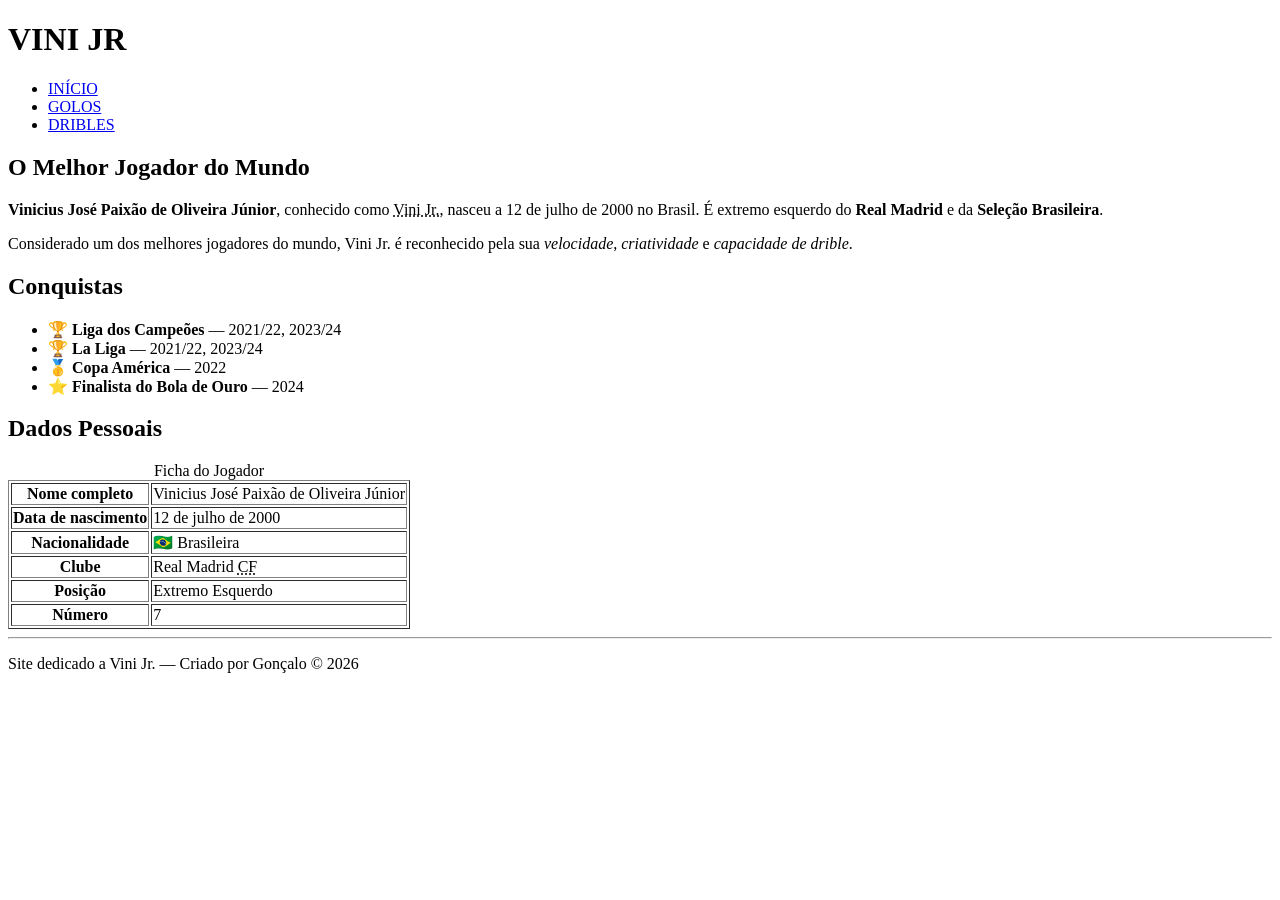
==== index.html @ e5a8696d "Melhorias HTML: index.html e golos.html com semantica, tabelas e acessibilidade" ====
<!DOCTYPE html>

<html lang="pt">

<head>
    <meta charset="UTF-8">
    <meta name="viewport" content="width=device-width, initial-scale=1.0">
    <meta name="description"
        content="Site dedicado a Vinicius Jr., o melhor jogador do mundo. Golos, dribles e muito mais.">
    <title>Vini Jr. — O Melhor do Mundo</title>
    <link rel="icon" href="favicon.ico" type="image/x-icon">
</head>

<body>
    <header>
        <h1>VINI JR</h1>
        <nav>
            <ul>
                <li><a href="index.html">INÍCIO</a></li>
                <li><a href="golos.html">GOLOS</a></li>
                <li><a href="dribles.html">DRIBLES</a></li>
            </ul>
        </nav>
    </header>

    <main>
        <section>
            <h2>O Melhor Jogador do Mundo</h2>
            <p>
                <strong>Vinicius José Paixão de Oliveira Júnior</strong>, conhecido como <abbr
                    title="Vinicius Junior">Vini Jr.</abbr>,
                nasceu a <time datetime="2000-07-12">12 de julho de 2000</time> no Brasil.
                É extremo esquerdo do <strong>Real Madrid</strong> e da <strong>Seleção Brasileira</strong>.
            </p>
            <p>
                Considerado um dos melhores jogadores do mundo, Vini Jr. é reconhecido pela sua
                <em>velocidade</em>, <em>criatividade</em> e <em>capacidade de drible</em>.
            </p>
        </section>

        <section>
            <h2>Conquistas</h2>
            <ul>
                <li>🏆 <strong>Liga dos Campeões</strong> — <time datetime="2022">2021/22</time>, <time
                        datetime="2024">2023/24</time></li>
                <li>🏆 <strong>La Liga</strong> — <time datetime="2022">2021/22</time>, <time
                        datetime="2024">2023/24</time></li>
                <li>🥇 <strong>Copa América</strong> — <time datetime="2022">2022</time></li>
                <li>⭐ <strong>Finalista do Bola de Ouro</strong> — <time datetime="2024">2024</time></li>
            </ul>
        </section>

        <section>
            <h2>Dados Pessoais</h2>
            <table border="1">
                <caption>Ficha do Jogador</caption>
                <tbody>
                    <tr>
                        <th scope="row">Nome completo</th>
                        <td>Vinicius José Paixão de Oliveira Júnior</td>
                    </tr>
                    <tr>
                        <th scope="row">Data de nascimento</th>
                        <td><time datetime="2000-07-12">12 de julho de 2000</time></td>
                    </tr>
                    <tr>
                        <th scope="row">Nacionalidade</th>
                        <td>🇧🇷 Brasileira</td>
                    </tr>
                    <tr>
                        <th scope="row">Clube</th>
                        <td>Real Madrid <abbr title="Clube de Futebol">CF</abbr></td>
                    </tr>
                    <tr>
                        <th scope="row">Posição</th>
                        <td>Extremo Esquerdo</td>
                    </tr>
                    <tr>
                        <th scope="row">Número</th>
                        <td>7</td>
                    </tr>
                </tbody>
            </table>
        </section>
    </main>

    <footer>
        <hr>
        <p>Site dedicado a Vini Jr. &mdash; Criado por Gonçalo &copy; <time datetime="2026">2026</time></p>
    </footer>
</body>

</html>
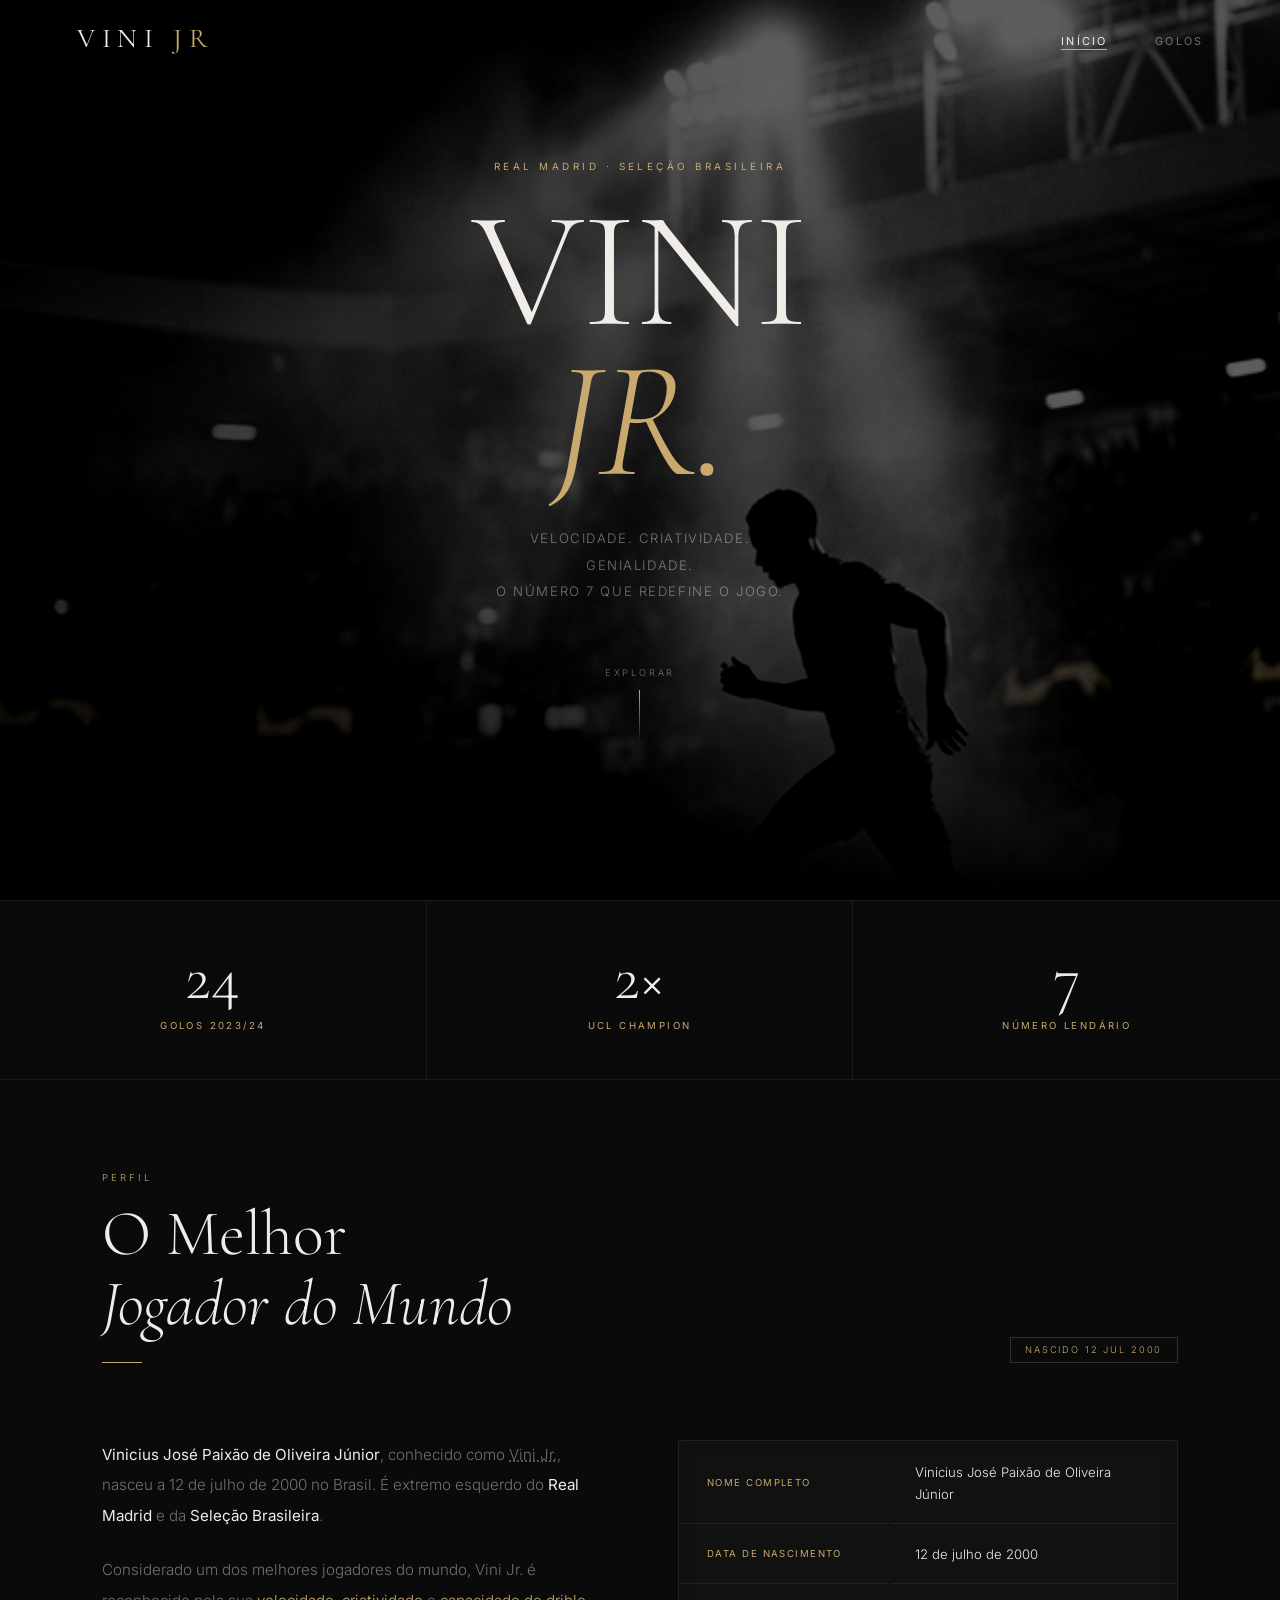
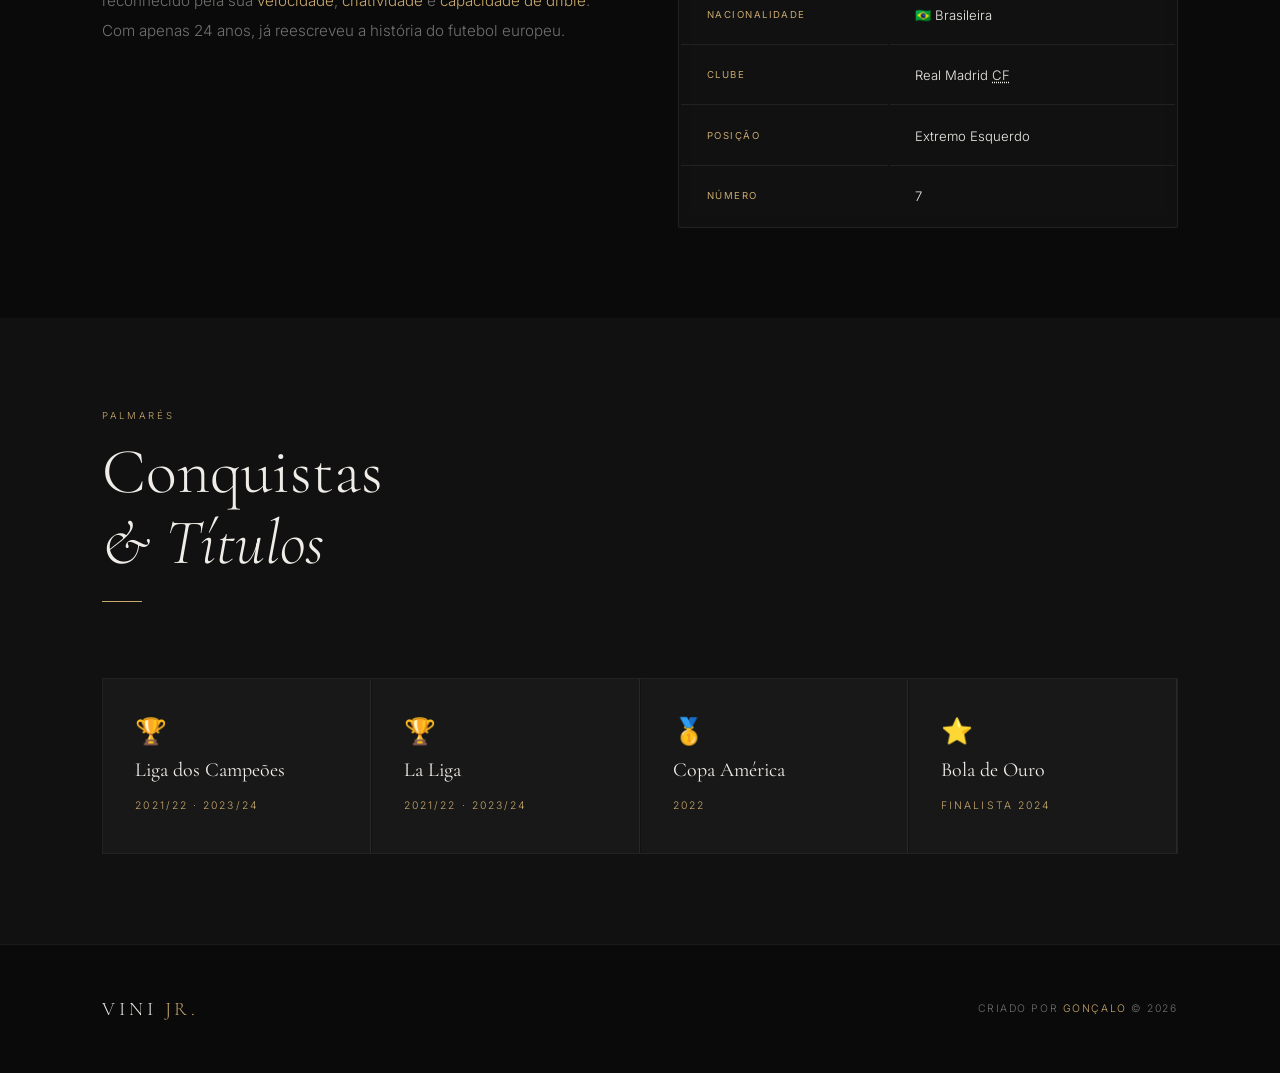
==== commit d73dc407: "feat: Iron Velvet redesign - editorial typography, glassmorphism, luxury minimalism" ====
--- a/index.html
+++ b/index.html
@@ -8,86 +8,183 @@
     <meta name="description"
         content="Site dedicado a Vinicius Jr., o melhor jogador do mundo. Golos, dribles e muito mais.">
     <title>Vini Jr. — O Melhor do Mundo</title>
+    <link rel="stylesheet" href="style.css">
     <link rel="icon" href="favicon.ico" type="image/x-icon">
 </head>
 
 <body>
-    <header>
-        <h1>VINI JR</h1>
+
+    <!-- ── NAV ────────────────────────────────────────── -->
+    <header class="nav" id="nav">
+        <a href="index.html" class="nav__logo">VINI <span>JR</span></a>
         <nav>
-            <ul>
-                <li><a href="index.html">INÍCIO</a></li>
-                <li><a href="golos.html">GOLOS</a></li>
-                <li><a href="dribles.html">DRIBLES</a></li>
+            <ul class="nav__links">
+                <li><a href="index.html" class="active">Início</a></li>
+                <li><a href="golos.html">Golos</a></li>
             </ul>
         </nav>
     </header>
 
     <main>
-        <section>
-            <h2>O Melhor Jogador do Mundo</h2>
-            <p>
-                <strong>Vinicius José Paixão de Oliveira Júnior</strong>, conhecido como <abbr
-                    title="Vinicius Junior">Vini Jr.</abbr>,
-                nasceu a <time datetime="2000-07-12">12 de julho de 2000</time> no Brasil.
-                É extremo esquerdo do <strong>Real Madrid</strong> e da <strong>Seleção Brasileira</strong>.
-            </p>
-            <p>
-                Considerado um dos melhores jogadores do mundo, Vini Jr. é reconhecido pela sua
-                <em>velocidade</em>, <em>criatividade</em> e <em>capacidade de drible</em>.
-            </p>
+
+        <!-- ── HERO ───────────────────────────────────── -->
+        <section class="hero" aria-label="Secção principal">
+            <div class="hero__bg" role="img" aria-label="Fotografia cinematográfica de Vini Jr."></div>
+            <div class="hero__content">
+                <p class="hero__eyebrow">Real Madrid · Seleção Brasileira</p>
+                <h1 class="hero__title">VINI<br><em>JR.</em></h1>
+                <p class="hero__sub">Velocidade. Criatividade. Genialidade.<br>O número 7 que redefine o jogo.</p>
+                <a href="#bio" class="hero__scroll" aria-label="Rolar para baixo">
+                    <span>Explorar</span>
+                    <div class="scroll-line"></div>
+                </a>
+            </div>
         </section>
 
-        <section>
-            <h2>Conquistas</h2>
-            <ul>
-                <li>🏆 <strong>Liga dos Campeões</strong> — <time datetime="2022">2021/22</time>, <time
-                        datetime="2024">2023/24</time></li>
-                <li>🏆 <strong>La Liga</strong> — <time datetime="2022">2021/22</time>, <time
-                        datetime="2024">2023/24</time></li>
-                <li>🥇 <strong>Copa América</strong> — <time datetime="2022">2022</time></li>
-                <li>⭐ <strong>Finalista do Bola de Ouro</strong> — <time datetime="2024">2024</time></li>
-            </ul>
+        <!-- ── STAT BAR ────────────────────────────────── -->
+        <div class="stat-bar" role="region" aria-label="Estatísticas">
+            <div class="stat-bar__item reveal">
+                <div class="stat-bar__num">24</div>
+                <div class="stat-bar__label">Golos 2023/24</div>
+            </div>
+            <div class="stat-bar__item reveal reveal--d1">
+                <div class="stat-bar__num">2×</div>
+                <div class="stat-bar__label">UCL Champion</div>
+            </div>
+            <div class="stat-bar__item reveal reveal--d2">
+                <div class="stat-bar__num">7</div>
+                <div class="stat-bar__label">Número Lendário</div>
+            </div>
+        </div>
+
+        <!-- ── BIO ─────────────────────────────────────── -->
+        <section class="section" id="bio">
+            <div class="section__header reveal">
+                <div>
+                    <p class="section__eyebrow">Perfil</p>
+                    <h2 class="section__title">O Melhor<br><em>Jogador do Mundo</em></h2>
+                    <div class="section__rule"></div>
+                </div>
+                <span class="tag">Nascido 12 Jul 2000</span>
+            </div>
+
+            <div class="bio">
+                <div class="bio__text reveal reveal--d1">
+                    <p>
+                        <strong>Vinicius José Paixão de Oliveira Júnior</strong>, conhecido como
+                        <abbr title="Vinicius Junior">Vini Jr.</abbr>,
+                        nasceu a <time datetime="2000-07-12">12 de julho de 2000</time> no Brasil.
+                        É extremo esquerdo do <strong>Real Madrid</strong> e da <strong>Seleção Brasileira</strong>.
+                    </p>
+                    <p>
+                        Considerado um dos melhores jogadores do mundo, Vini Jr. é reconhecido pela sua
+                        <em>velocidade</em>, <em>criatividade</em> e <em>capacidade de drible</em>.
+                        Com apenas 24 anos, já reescreveu a história do futebol europeu.
+                    </p>
+                </div>
+
+                <!-- Ficha do Jogador -->
+                <div class="reveal reveal--d2">
+                    <table class="player-card">
+                        <caption>Ficha do Jogador</caption>
+                        <tbody>
+                            <tr>
+                                <th scope="row">Nome completo</th>
+                                <td>Vinicius José Paixão de Oliveira Júnior</td>
+                            </tr>
+                            <tr>
+                                <th scope="row">Data de nascimento</th>
+                                <td><time datetime="2000-07-12">12 de julho de 2000</time></td>
+                            </tr>
+                            <tr>
+                                <th scope="row">Nacionalidade</th>
+                                <td>🇧🇷 Brasileira</td>
+                            </tr>
+                            <tr>
+                                <th scope="row">Clube</th>
+                                <td>Real Madrid <abbr title="Clube de Futebol">CF</abbr></td>
+                            </tr>
+                            <tr>
+                                <th scope="row">Posição</th>
+                                <td>Extremo Esquerdo</td>
+                            </tr>
+                            <tr>
+                                <th scope="row">Número</th>
+                                <td>7</td>
+                            </tr>
+                        </tbody>
+                    </table>
+                </div>
+            </div>
         </section>
 
-        <section>
-            <h2>Dados Pessoais</h2>
-            <table border="1">
-                <caption>Ficha do Jogador</caption>
-                <tbody>
-                    <tr>
-                        <th scope="row">Nome completo</th>
-                        <td>Vinicius José Paixão de Oliveira Júnior</td>
-                    </tr>
-                    <tr>
-                        <th scope="row">Data de nascimento</th>
-                        <td><time datetime="2000-07-12">12 de julho de 2000</time></td>
-                    </tr>
-                    <tr>
-                        <th scope="row">Nacionalidade</th>
-                        <td>🇧🇷 Brasileira</td>
-                    </tr>
-                    <tr>
-                        <th scope="row">Clube</th>
-                        <td>Real Madrid <abbr title="Clube de Futebol">CF</abbr></td>
-                    </tr>
-                    <tr>
-                        <th scope="row">Posição</th>
-                        <td>Extremo Esquerdo</td>
-                    </tr>
-                    <tr>
-                        <th scope="row">Número</th>
-                        <td>7</td>
-                    </tr>
-                </tbody>
-            </table>
+        <!-- ── CONQUISTAS ──────────────────────────────── -->
+        <section class="section section--alt" id="conquistas">
+            <div class="section__header reveal">
+                <div>
+                    <p class="section__eyebrow">Palmarés</p>
+                    <h2 class="section__title">Conquistas<br><em>& Títulos</em></h2>
+                    <div class="section__rule"></div>
+                </div>
+            </div>
+
+            <div class="trophies">
+                <div class="trophy-item reveal">
+                    <div class="trophy-item__icon">🏆</div>
+                    <div class="trophy-item__title">Liga dos Campeões</div>
+                    <div class="trophy-item__year">
+                        <time datetime="2022">2021/22</time> · <time datetime="2024">2023/24</time>
+                    </div>
+                </div>
+                <div class="trophy-item reveal reveal--d1">
+                    <div class="trophy-item__icon">🏆</div>
+                    <div class="trophy-item__title">La Liga</div>
+                    <div class="trophy-item__year">
+                        <time datetime="2022">2021/22</time> · <time datetime="2024">2023/24</time>
+                    </div>
+                </div>
+                <div class="trophy-item reveal reveal--d2">
+                    <div class="trophy-item__icon">🥇</div>
+                    <div class="trophy-item__title">Copa América</div>
+                    <div class="trophy-item__year"><time datetime="2022">2022</time></div>
+                </div>
+                <div class="trophy-item reveal reveal--d3">
+                    <div class="trophy-item__icon">⭐</div>
+                    <div class="trophy-item__title">Bola de Ouro</div>
+                    <div class="trophy-item__year">Finalista <time datetime="2024">2024</time></div>
+                </div>
+            </div>
         </section>
+
     </main>
 
-    <footer>
-        <hr>
-        <p>Site dedicado a Vini Jr. &mdash; Criado por Gonçalo &copy; <time datetime="2026">2026</time></p>
+    <!-- ── FOOTER ──────────────────────────────────────── -->
+    <footer class="footer">
+        <div class="footer__logo">Vini <span style="color:var(--clr-gold)">Jr.</span></div>
+        <p class="footer__copy">
+            Criado por <span>Gonçalo</span> &copy; <time datetime="2026">2026</time>
+        </p>
     </footer>
+
+    <!-- ── SCRIPTS ─────────────────────────────────────── -->
+    <script>
+        // Nav scroll effect
+        const nav = document.getElementById('nav');
+        window.addEventListener('scroll', () => {
+            nav.classList.toggle('scrolled', window.scrollY > 40);
+        }, { passive: true });
+
+        // Reveal on scroll
+        const reveals = document.querySelectorAll('.reveal');
+        const io = new IntersectionObserver(
+            (entries) => entries.forEach(e => {
+                if (e.isIntersecting) { e.target.classList.add('visible'); io.unobserve(e.target); }
+            }),
+            { threshold: 0.12 }
+        );
+        reveals.forEach(el => io.observe(el));
+    </script>
+
 </body>
 
 </html>
--- a/style.css
+++ b/style.css
@@ -0,0 +1,755 @@
+/* ============================================================
+   IRON VELVET — Design System
+   Vini Jr. Editorial Site
+   ============================================================ */
+
+@import url('https://fonts.googleapis.com/css2?family=Cormorant+Garamond:ital,wght@0,300;0,400;0,500;0,600;1,300;1,400&family=Inter:wght@200;300;400;500&display=swap');
+
+/* ── TOKENS ─────────────────────────────────────────────── */
+:root {
+    --clr-void: #0a0a0a;
+    --clr-dark: #111111;
+    --clr-surface: #181818;
+    --clr-border: rgba(255, 255, 255, 0.07);
+    --clr-border-hi: rgba(255, 255, 255, 0.15);
+    --clr-off-white: #f0ede8;
+    --clr-muted: rgba(240, 237, 232, 0.45);
+    --clr-gold: #c9a96e;
+    --clr-gold-dim: rgba(201, 169, 110, 0.18);
+    --clr-glass-bg: rgba(255, 255, 255, 0.03);
+    --clr-glass-hover: rgba(255, 255, 255, 0.055);
+
+    --font-serif: 'Cormorant Garamond', Georgia, serif;
+    --font-sans: 'Inter', system-ui, sans-serif;
+
+    --nav-h: 80px;
+    --ease-out: cubic-bezier(0.16, 1, 0.3, 1);
+}
+
+/* ── RESET ───────────────────────────────────────────────── */
+*,
+*::before,
+*::after {
+    box-sizing: border-box;
+    margin: 0;
+    padding: 0;
+}
+
+html {
+    scroll-behavior: smooth;
+}
+
+body {
+    background-color: var(--clr-void);
+    color: var(--clr-off-white);
+    font-family: var(--font-sans);
+    font-weight: 300;
+    font-size: 15px;
+    line-height: 1.7;
+    -webkit-font-smoothing: antialiased;
+    overflow-x: hidden;
+}
+
+img {
+    display: block;
+    max-width: 100%;
+}
+
+a {
+    text-decoration: none;
+    color: inherit;
+}
+
+ul,
+ol {
+    list-style: none;
+}
+
+/* ── SCROLLBAR ───────────────────────────────────────────── */
+::-webkit-scrollbar {
+    width: 3px;
+}
+
+::-webkit-scrollbar-track {
+    background: var(--clr-void);
+}
+
+::-webkit-scrollbar-thumb {
+    background: var(--clr-gold);
+    border-radius: 2px;
+}
+
+/* ── NAVIGATION ─────────────────────────────────────────── */
+.nav {
+    position: fixed;
+    top: 0;
+    left: 0;
+    right: 0;
+    z-index: 100;
+    height: var(--nav-h);
+    display: flex;
+    align-items: center;
+    justify-content: space-between;
+    padding: 0 clamp(2rem, 6vw, 6rem);
+    border-bottom: 1px solid transparent;
+    transition: border-color 0.4s, background 0.4s;
+}
+
+.nav.scrolled {
+    border-bottom-color: var(--clr-border);
+    background: rgba(10, 10, 10, 0.82);
+    backdrop-filter: blur(20px);
+    -webkit-backdrop-filter: blur(20px);
+}
+
+.nav__logo {
+    font-family: var(--font-serif);
+    font-size: 1.7rem;
+    font-weight: 400;
+    letter-spacing: 0.25em;
+    color: var(--clr-off-white);
+    text-transform: uppercase;
+}
+
+.nav__logo span {
+    color: var(--clr-gold);
+}
+
+.nav__links {
+    display: flex;
+    gap: 3rem;
+    align-items: center;
+}
+
+.nav__links a {
+    font-size: 0.68rem;
+    font-weight: 400;
+    letter-spacing: 0.2em;
+    text-transform: uppercase;
+    color: var(--clr-muted);
+    position: relative;
+    padding-bottom: 2px;
+    transition: color 0.3s var(--ease-out);
+}
+
+.nav__links a::after {
+    content: '';
+    position: absolute;
+    bottom: 0;
+    left: 0;
+    width: 0;
+    height: 1px;
+    background: var(--clr-gold);
+    transition: width 0.35s var(--ease-out);
+}
+
+.nav__links a:hover,
+.nav__links a.active {
+    color: var(--clr-off-white);
+}
+
+.nav__links a:hover::after,
+.nav__links a.active::after {
+    width: 100%;
+}
+
+/* ── HERO ────────────────────────────────────────────────── */
+.hero {
+    position: relative;
+    height: 100svh;
+    min-height: 620px;
+    display: grid;
+    place-items: center;
+    overflow: hidden;
+}
+
+.hero__bg {
+    position: absolute;
+    inset: 0;
+    background-image: url('hero.png');
+    background-size: cover;
+    background-position: center 20%;
+    filter: brightness(0.38) contrast(1.1);
+    transform: scale(1.06);
+    transition: transform 8s ease;
+}
+
+.hero:hover .hero__bg {
+    transform: scale(1.0);
+}
+
+/* gradient veil */
+.hero__bg::after {
+    content: '';
+    position: absolute;
+    inset: 0;
+    background:
+        linear-gradient(to top, var(--clr-void) 0%, transparent 35%),
+        linear-gradient(to right, rgba(10, 10, 10, 0.5) 0%, transparent 60%);
+}
+
+.hero__content {
+    position: relative;
+    z-index: 2;
+    text-align: center;
+    padding: 0 clamp(1.5rem, 5vw, 4rem);
+    animation: fadeUp 1.2s var(--ease-out) both;
+}
+
+.hero__eyebrow {
+    font-family: var(--font-sans);
+    font-size: 0.62rem;
+    font-weight: 400;
+    letter-spacing: 0.35em;
+    text-transform: uppercase;
+    color: var(--clr-gold);
+    margin-bottom: 1.4rem;
+}
+
+.hero__title {
+    font-family: var(--font-serif);
+    font-size: clamp(4.5rem, 13vw, 11rem);
+    font-weight: 300;
+    line-height: 0.9;
+    letter-spacing: -0.01em;
+    color: var(--clr-off-white);
+    margin-bottom: 1.8rem;
+}
+
+.hero__title em {
+    font-style: italic;
+    color: var(--clr-gold);
+}
+
+.hero__sub {
+    font-size: 0.82rem;
+    font-weight: 300;
+    letter-spacing: 0.12em;
+    color: var(--clr-muted);
+    max-width: 38ch;
+    margin: 0 auto 2.8rem;
+    line-height: 2;
+    text-transform: uppercase;
+}
+
+.hero__scroll {
+    display: inline-flex;
+    flex-direction: column;
+    align-items: center;
+    gap: 0.6rem;
+    margin-top: 1rem;
+    cursor: pointer;
+}
+
+.hero__scroll span {
+    font-size: 0.58rem;
+    letter-spacing: 0.3em;
+    text-transform: uppercase;
+    color: var(--clr-muted);
+}
+
+.scroll-line {
+    width: 1px;
+    height: 52px;
+    background: linear-gradient(to bottom, var(--clr-gold), transparent);
+    animation: scrollPulse 2s ease-in-out infinite;
+}
+
+/* ── STAT BAR ────────────────────────────────────────────── */
+.stat-bar {
+    display: grid;
+    grid-template-columns: repeat(3, 1fr);
+    border-top: 1px solid var(--clr-border);
+    border-bottom: 1px solid var(--clr-border);
+}
+
+.stat-bar__item {
+    padding: 2.8rem clamp(1.5rem, 4vw, 4rem);
+    text-align: center;
+    border-right: 1px solid var(--clr-border);
+    transition: background 0.4s;
+}
+
+.stat-bar__item:last-child {
+    border-right: none;
+}
+
+.stat-bar__item:hover {
+    background: var(--clr-glass-hover);
+}
+
+.stat-bar__num {
+    font-family: var(--font-serif);
+    font-size: clamp(2.8rem, 5vw, 4.5rem);
+    font-weight: 300;
+    color: var(--clr-off-white);
+    line-height: 1;
+}
+
+.stat-bar__label {
+    font-size: 0.6rem;
+    font-weight: 400;
+    letter-spacing: 0.25em;
+    text-transform: uppercase;
+    color: var(--clr-gold);
+    margin-top: 0.5rem;
+}
+
+/* ── LAYOUT WRAPPERS ─────────────────────────────────────── */
+.section {
+    padding: clamp(5rem, 10vh, 9rem) clamp(2rem, 8vw, 8rem);
+}
+
+.section--alt {
+    background: var(--clr-dark);
+}
+
+.section__header {
+    display: flex;
+    align-items: flex-end;
+    justify-content: space-between;
+    margin-bottom: clamp(3rem, 6vw, 5rem);
+    gap: 2rem;
+    flex-wrap: wrap;
+}
+
+.section__eyebrow {
+    font-size: 0.6rem;
+    letter-spacing: 0.3em;
+    text-transform: uppercase;
+    color: var(--clr-gold);
+    margin-bottom: 0.8rem;
+}
+
+.section__title {
+    font-family: var(--font-serif);
+    font-size: clamp(2.4rem, 5vw, 4rem);
+    font-weight: 300;
+    line-height: 1.1;
+    color: var(--clr-off-white);
+}
+
+.section__title em {
+    font-style: italic;
+}
+
+.section__rule {
+    width: 40px;
+    height: 1px;
+    background: var(--clr-gold);
+    margin-top: 1.4rem;
+}
+
+/* ── BIO BLOCK ───────────────────────────────────────────── */
+.bio {
+    display: grid;
+    grid-template-columns: 1fr 1fr;
+    gap: clamp(3rem, 6vw, 7rem);
+    align-items: start;
+}
+
+.bio__text p {
+    color: var(--clr-muted);
+    font-size: 0.95rem;
+    line-height: 2;
+    margin-bottom: 1.5rem;
+}
+
+.bio__text strong {
+    color: var(--clr-off-white);
+    font-weight: 400;
+}
+
+.bio__text em {
+    color: var(--clr-gold);
+    font-style: normal;
+}
+
+/* ── DATA TABLE (Ficha) ──────────────────────────────────── */
+.player-card {
+    background: var(--clr-glass-bg);
+    border: 1px solid var(--clr-border);
+    border-radius: 2px;
+    overflow: hidden;
+    backdrop-filter: blur(8px);
+}
+
+.player-card caption {
+    display: none;
+    /* accessible, hidden visually */
+}
+
+.player-card th,
+.player-card td {
+    padding: 1.1rem 1.6rem;
+    font-size: 0.82rem;
+    text-align: left;
+    border-bottom: 1px solid var(--clr-border);
+}
+
+.player-card tr:last-child th,
+.player-card tr:last-child td {
+    border-bottom: none;
+}
+
+.player-card th {
+    font-family: var(--font-sans);
+    font-weight: 400;
+    letter-spacing: 0.15em;
+    text-transform: uppercase;
+    font-size: 0.6rem;
+    color: var(--clr-gold);
+    width: 42%;
+}
+
+.player-card td {
+    color: var(--clr-off-white);
+    font-weight: 300;
+}
+
+.player-card tr:hover td,
+.player-card tr:hover th {
+    background: var(--clr-glass-hover);
+}
+
+/* ── CONQUISTAS ──────────────────────────────────────────── */
+.trophies {
+    display: grid;
+    grid-template-columns: repeat(auto-fill, minmax(240px, 1fr));
+    gap: 1px;
+    border: 1px solid var(--clr-border);
+}
+
+.trophy-item {
+    padding: 2.4rem 2rem;
+    background: var(--clr-surface);
+    display: flex;
+    flex-direction: column;
+    gap: 0.6rem;
+    border-right: 1px solid var(--clr-border);
+    transition: background 0.3s var(--ease-out), transform 0.3s var(--ease-out);
+    position: relative;
+    overflow: hidden;
+}
+
+.trophy-item::before {
+    content: '';
+    position: absolute;
+    bottom: 0;
+    left: 0;
+    width: 0;
+    height: 1px;
+    background: var(--clr-gold);
+    transition: width 0.5s var(--ease-out);
+}
+
+.trophy-item:hover {
+    background: var(--clr-glass-hover);
+}
+
+.trophy-item:hover::before {
+    width: 100%;
+}
+
+.trophy-item__icon {
+    font-size: 1.6rem;
+    line-height: 1;
+}
+
+.trophy-item__title {
+    font-family: var(--font-serif);
+    font-size: 1.25rem;
+    font-weight: 400;
+    color: var(--clr-off-white);
+}
+
+.trophy-item__year {
+    font-size: 0.65rem;
+    letter-spacing: 0.2em;
+    text-transform: uppercase;
+    color: var(--clr-gold);
+}
+
+/* ── GOALS TABLE ─────────────────────────────────────────── */
+.goals-table {
+    width: 100%;
+    border-collapse: collapse;
+    font-size: 0.82rem;
+}
+
+.goals-table caption {
+    font-family: var(--font-serif);
+    font-size: 1.1rem;
+    font-style: italic;
+    color: var(--clr-muted);
+    text-align: left;
+    margin-bottom: 1.2rem;
+    padding-bottom: 1.2rem;
+}
+
+.goals-table thead th {
+    padding: 0.8rem 1.2rem;
+    font-size: 0.58rem;
+    letter-spacing: 0.25em;
+    text-transform: uppercase;
+    color: var(--clr-gold);
+    font-weight: 400;
+    text-align: left;
+    border-bottom: 1px solid var(--clr-border-hi);
+}
+
+.goals-table tbody td {
+    padding: 1.1rem 1.2rem;
+    color: var(--clr-off-white);
+    font-weight: 300;
+    border-bottom: 1px solid var(--clr-border);
+    transition: background 0.25s;
+}
+
+.goals-table tbody tr:hover td {
+    background: var(--clr-glass-hover);
+}
+
+.goals-table tfoot td {
+    padding: 1.2rem 1.2rem;
+    font-size: 0.65rem;
+    letter-spacing: 0.15em;
+    text-transform: uppercase;
+    color: var(--clr-gold);
+    border-top: 1px solid var(--clr-border-hi);
+    font-weight: 400;
+}
+
+/* ── GOAL NR BADGE ───────────────────────────────────────── */
+.goal-nr {
+    font-family: var(--font-serif);
+    font-size: 1rem;
+    font-style: italic;
+    color: var(--clr-gold);
+    opacity: 0.7;
+}
+
+/* ── DETAILS / HISTORIC GOALS ────────────────────────────── */
+.historic-list {
+    display: flex;
+    flex-direction: column;
+    gap: 1px;
+}
+
+.historic-list li {
+    list-style: none;
+}
+
+details {
+    background: var(--clr-glass-bg);
+    border: 1px solid var(--clr-border);
+    border-radius: 0;
+    overflow: hidden;
+    transition: border-color 0.3s;
+}
+
+details[open] {
+    border-color: var(--clr-border-hi);
+}
+
+details summary {
+    padding: 1.4rem 1.8rem;
+    cursor: pointer;
+    list-style: none;
+    display: flex;
+    justify-content: space-between;
+    align-items: center;
+    gap: 1rem;
+    user-select: none;
+    color: var(--clr-off-white);
+    font-size: 0.85rem;
+    letter-spacing: 0.04em;
+    transition: background 0.3s;
+}
+
+details summary::-webkit-details-marker {
+    display: none;
+}
+
+details summary::after {
+    content: '+';
+    font-size: 1.2rem;
+    font-weight: 200;
+    color: var(--clr-gold);
+    transition: transform 0.35s var(--ease-out);
+    flex-shrink: 0;
+}
+
+details[open] summary::after {
+    transform: rotate(45deg);
+}
+
+details summary:hover {
+    background: var(--clr-glass-hover);
+}
+
+details summary strong {
+    font-family: var(--font-serif);
+    font-weight: 400;
+    font-size: 1rem;
+}
+
+details .detail-body {
+    padding: 0 1.8rem 1.6rem;
+    color: var(--clr-muted);
+    font-size: 0.85rem;
+    line-height: 1.9;
+}
+
+/* ── FOOTER ──────────────────────────────────────────────── */
+.footer {
+    padding: 3rem clamp(2rem, 8vw, 8rem);
+    border-top: 1px solid var(--clr-border);
+    display: flex;
+    align-items: center;
+    justify-content: space-between;
+    flex-wrap: wrap;
+    gap: 1.5rem;
+}
+
+.footer__logo {
+    font-family: var(--font-serif);
+    font-size: 1.2rem;
+    letter-spacing: 0.2em;
+    text-transform: uppercase;
+}
+
+.footer__copy {
+    font-size: 0.65rem;
+    letter-spacing: 0.15em;
+    text-transform: uppercase;
+    color: var(--clr-muted);
+}
+
+.footer__copy span {
+    color: var(--clr-gold);
+}
+
+/* ── DIVIDER ─────────────────────────────────────────────── */
+.divider {
+    width: 100%;
+    height: 1px;
+    background: var(--clr-border);
+    border: none;
+}
+
+/* ── ANIMATIONS ──────────────────────────────────────────── */
+@keyframes fadeUp {
+    from {
+        opacity: 0;
+        transform: translateY(28px);
+    }
+
+    to {
+        opacity: 1;
+        transform: translateY(0);
+    }
+}
+
+@keyframes scrollPulse {
+
+    0%,
+    100% {
+        opacity: 1;
+        transform: scaleY(1);
+    }
+
+    50% {
+        opacity: 0.3;
+        transform: scaleY(0.6);
+    }
+}
+
+/* Reveal on scroll */
+.reveal {
+    opacity: 0;
+    transform: translateY(30px);
+    transition: opacity 0.8s var(--ease-out), transform 0.8s var(--ease-out);
+}
+
+.reveal.visible {
+    opacity: 1;
+    transform: translateY(0);
+}
+
+.reveal--d1 {
+    transition-delay: 0.1s;
+}
+
+.reveal--d2 {
+    transition-delay: 0.2s;
+}
+
+.reveal--d3 {
+    transition-delay: 0.3s;
+}
+
+.reveal--d4 {
+    transition-delay: 0.4s;
+}
+
+/* ── TAG / PILL ──────────────────────────────────────────── */
+.tag {
+    display: inline-block;
+    padding: 0.25rem 0.9rem;
+    border: 1px solid var(--clr-border-hi);
+    font-size: 0.58rem;
+    letter-spacing: 0.2em;
+    text-transform: uppercase;
+    color: var(--clr-gold);
+    border-radius: 0;
+}
+
+/* ── RESPONSIVE ──────────────────────────────────────────── */
+@media (max-width: 900px) {
+    .bio {
+        grid-template-columns: 1fr;
+    }
+
+    .section__header {
+        flex-direction: column;
+        align-items: flex-start;
+    }
+
+    .stat-bar {
+        grid-template-columns: 1fr;
+    }
+
+    .stat-bar__item {
+        border-right: none;
+        border-bottom: 1px solid var(--clr-border);
+    }
+
+    .stat-bar__item:last-child {
+        border-bottom: none;
+    }
+}
+
+@media (max-width: 600px) {
+    .nav__logo {
+        font-size: 1.3rem;
+    }
+
+    .nav__links {
+        gap: 1.6rem;
+    }
+
+    .hero__title {
+        font-size: clamp(3.5rem, 17vw, 5.5rem);
+    }
+
+    .goals-table {
+        display: block;
+        overflow-x: auto;
+    }
+
+    .footer {
+        flex-direction: column;
+        text-align: center;
+    }
+}
